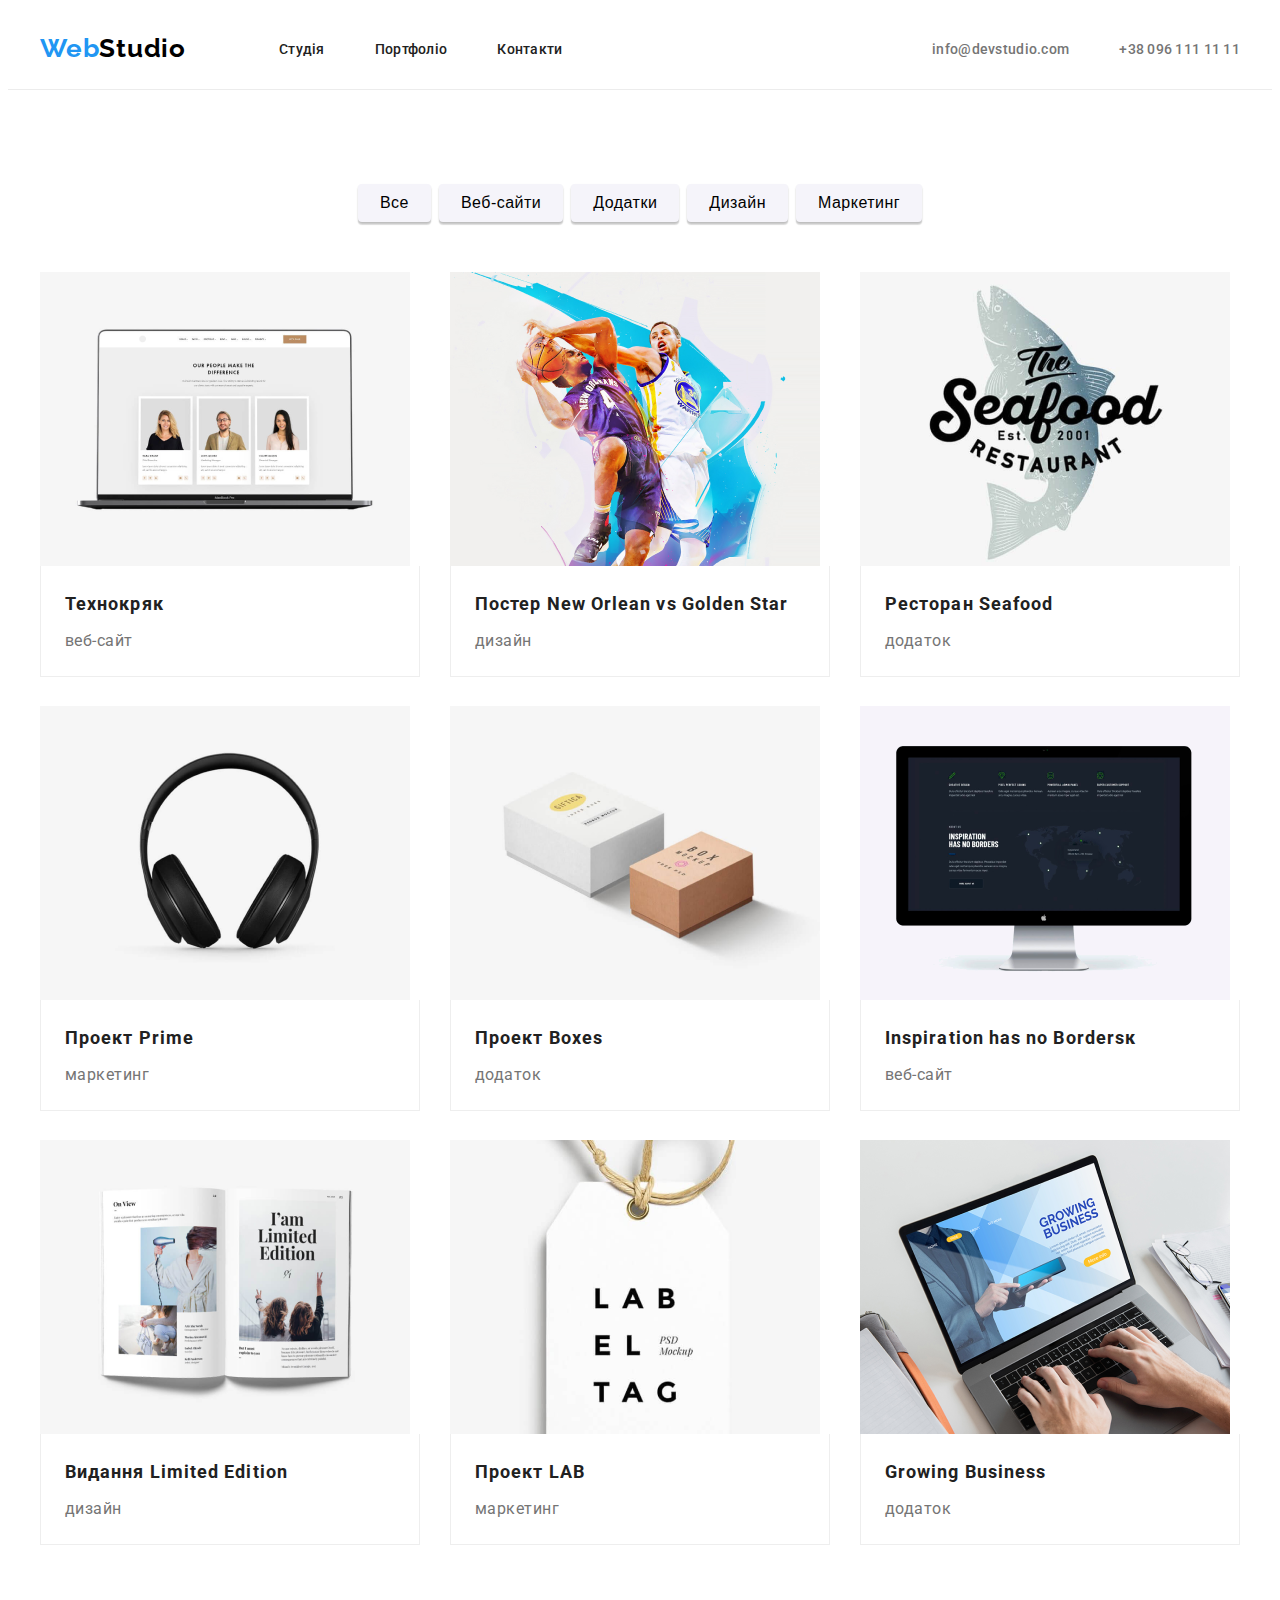
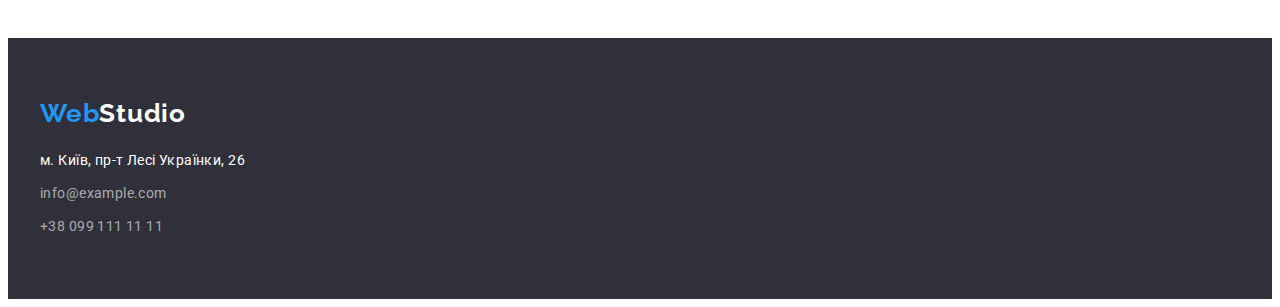
==== portfolio.html @ b87f39be "Скопировали репозиторий" ====
<!DOCTYPE html>
<html lang="ru">
  <head>
    <meta charset="UTF-8" />
    <meta http-equiv="X-UA-Compatible" content="IE=edge" />
    <meta name="viewport" content="width=device-width, initial-scale=1.0" />
    <link rel="preconnect" href="https://fonts.googleapis.com" />
    <link rel="preconnect" href="https://fonts.gstatic.com" crossorigin />
    <link
      href="https://fonts.googleapis.com/css2?family=Raleway:wght@700&family=Roboto:wght@400;500;700;900&display=swap"
      rel="stylesheet"
    />
    <title>Portfolio</title>
    <link
      rel="stylesheet"
      href="https://cdnjs.cloudflare.com/ajax/libs/modern-normalize/1.1.0/modern-normalize.min.css"
      integrity="sha512-wpPYUAdjBVSE4KJnH1VR1HeZfpl1ub8YT/NKx4PuQ5NmX2tKuGu6U/JRp5y+Y8XG2tV+wKQpNHVUX03MfMFn9Q=="
      crossorigin="anonymous"
      referrerpolicy="no-referrer"
    />
    <link rel="stylesheet" href="css/style.css" />
  </head>

  <body>
    <header class="header">
      <div class="container">
        <nav class="header-nav">
          <a class="header-logo link" href="">Web<span>Studio</span> </a>
          <ul class="header-list list">
            <li class="header-item"><a class="header-link link" href="./index.html">Студія</a></li>
            <li class="header-item">
              <a class="header-link link" href="portfolio.html">Портфоліо</a>
            </li>
            <li class="header-item"><a class="header-link link" href="">Контакти</a></li>
          </ul>
        </nav>

        <ul class="contacts list">
          <li class="mail">
            <a class="contacts-link link" href="mailto:info@devstudio.com">info@devstudio.com </a>
          </li>
          <li class="tel">
            <a class="contacts-link link" href="tel:+380961111111"> +38 096 111 11 11 </a>
          </li>
        </ul>
      </div>
    </header>
    <main>
      <section class="menu section">
        <div class="container">
          <h2 class="visually-hidden">Навігація</h2>
          <ul class="menu-list list">
            <li><button type="button" class="menu-btn">Все</button></li>
            <li><button type="button" class="menu-btn">Веб-сайти</button></li>
            <li><button type="button" class="menu-btn">Додатки</button></li>
            <li><button type="button" class="menu-btn">Дизайн</button></li>
            <li><button type="button" class="menu-btn">Маркетинг</button></li>
          </ul>

          <h1 class="visually-hidden">Портфолио</h1>
          <ul class="portfolio-list list">
            <li class="portfolio-items portfolio-box">
              <img class="portfolio-img" src="images/port1.png" alt="" width="370" height="294" />
              <div class="portfolio-wrap">
                <h2 class="portfolio-title">Технокряк</h2>
                <p class="portfolio-text">веб-сайт</p>
              </div>
            </li>

            <li class="portfolio-items portfolio-box">
              <img class="portfolio-img" src="images/port2.png" alt="" width="370" height="294" />
              <div class="portfolio-wrap">
                <h2 class="portfolio-title">Постер New Orlean vs Golden Star</h2>
                <p class="portfolio-text">дизайн</p>
              </div>
            </li>

            <li class="portfolio-items portfolio-box">
              <img class="portfolio-img" src="images/port3.png" alt="" width="370" height="294" />
              <div class="portfolio-wrap">
                <h2 class="portfolio-title">Ресторан Seafood</h2>
                <p class="portfolio-text">додаток</p>
              </div>
            </li>

            <li class="portfolio-items portfolio-box">
              <img class="portfolio-img" src="images/port4.png" alt="" width="370" height="294" />
              <div class="portfolio-wrap">
                <h2 class="portfolio-title">Проект Prime</h2>
                <p class="portfolio-text">маркетинг</p>
              </div>
            </li>

            <li class="portfolio-items portfolio-box">
              <img class="portfolio-img" src="images/port5.png" alt="" width="370" height="294" />
              <div class="portfolio-wrap">
                <h2 class="portfolio-title">Проект Boxes</h2>
                <p class="portfolio-text">додаток</p>
              </div>
            </li>

            <li class="portfolio-items portfolio-box">
              <img class="portfolio-img" src="images/port6.png" alt="" width="370" height="294" />
              <div class="portfolio-wrap">
                <h2 class="portfolio-title">Inspiration has no Bordersк</h2>
                <p class="portfolio-text">веб-сайт</p>
              </div>
            </li>

            <li class="portfolio-items portfolio-box">
              <img class="portfolio-img" src="images/port7.png" alt="" width="370" height="294" />
              <div class="portfolio-wrap">
                <h2 class="portfolio-title">Видання Limited Edition</h2>
                <p class="portfolio-text">дизайн</p>
              </div>
            </li>

            <li class="portfolio-items portfolio-box">
              <img class="portfolio-img" src="images/port8.png" alt="" width="370" height="294" />
              <div class="portfolio-wrap">
                <h2 class="portfolio-title">Проект LAB</h2>
                <p class="portfolio-text">маркетинг</p>
              </div>
            </li>

            <li class="portfolio-items portfolio-box">
              <img class="portfolio-img" src="images/port9.png" alt="" width="370" height="294" />
              <div class="portfolio-wrap">
                <h2 class="portfolio-title">Growing Business</h2>
                <p class="portfolio-text">додаток</p>
              </div>
            </li>
          </ul>
        </div>
      </section>
    </main>
    <footer class="footer">
      <div class="container">
        <a class="footer-logo link" href="">Web<span>Studio</span> </a>

        <address class="address">
          <ul class="adress-list list">
            <li class="address-item">
              <a
                class="address-link link"
                href="https://goo.gl/maps/mcbDyAHMGKXvk1hA8"
                target="_blank"
                rel="noopener noreferrer"
                >м. Київ, пр-т Лесі Українки, 26</a
              >
            </li>
            <li class="address-item">
              <a class="mail-link link" href="mailto:info@example.com">info@example.com</a>
            </li>
            <li class="address-item">
              <a class="tel-link link" href="tel:+380991111111"> +38 099 111 11 11</a>
            </li>
          </ul>
        </address>
      </div>
    </footer>
  </body>
</html>
---- css/style.css ----
:root {
  --main-page-color: #212121;
  --secondary-page-color: #757575;
  --accent-color: #2196f3;
}

p,
h1,
h2,
h3,
h4,
h5,
h6 {
  margin: 0;
}

ul,
ol {
  margin: 0;
  padding-left: 0;
}

img {
  display: block;
  max-width: 100%;
  height: auto;
}
body {
  font-family: 'Roboto', sans-serif;
  color: #212121;
}

.list {
  list-style: none;
}

.link {
  text-decoration: none;
}

.container {
  width: 1200px;
  margin-left: auto;
  margin-right: auto;
  padding-left: 15px;
  padding-right: 15px;
}

.section {
  padding-top: 94px;
  padding-bottom: 94px;
}

/*--------шапка---------*/
.header > .container {
  display: flex;
  align-items: center;
}

.header-nav {
  display: flex;
  align-items: center;
}

.header-list {
  display: flex;
}

.header-item:not(:last-child) {
  margin-right: 50px;
}

.contacts {
  display: flex;
  gap: 50px;
  margin-left: auto;
}

.header-logo {
  font-family: 'Raleway', sans-serif;
  font-weight: 700;
  font-size: 26px;
  line-height: 1.2;
  letter-spacing: 0.03em;
  color: #2196f3;
  margin-right: 93px;
  padding-top: 25px;
  padding-bottom: 25px;
}

.header-nav span {
  color: #000000;
}

.header-link {
  font-weight: 500;
  font-size: 14px;
  line-height: 1.14;
  letter-spacing: 0.02em;
  color: var(--main-page-color);
}

.header-link:hover,
.header-link:focus {
  color: var(--accent-color);
}

.contacts-link {
  font-weight: 500;
  font-size: 14px;
  line-height: 1.14;
  letter-spacing: 0.02em;
  color: var(--secondary-page-color);
}

.contacts-link:hover,
.contacts-link:focus {
  color: var(--accent-color);
}

.header {
  border-bottom: 1px solid #ececec;
}

/* ------------Герой------------*/

.hero {
  background-color: #2f303a;
  text-align: center;
  padding-top: 200px;
  padding-bottom: 200px;
}

.hero-title {
  font-weight: 900;
  font-size: 44px;
  line-height: 1.36;
  text-align: center;
  letter-spacing: 0.06em;
  text-transform: uppercase;
  color: #ffffff;
  margin-left: auto;
  margin-right: auto;
  margin-bottom: 30px;
  width: 696px;
}

.hero-btn {
  font-weight: 700;
  font-size: 16px;
  line-height: 1.88;
  text-align: center;
  letter-spacing: 0.06em;
  cursor: pointer;
  color: #ffffff;
  background-color: #2196f3;
  min-width: 216px;
  padding: 10px 32px;
  border-radius: 4px;
}

/*------------------- Features---------------*/

.visually-hidden {
  position: absolute;
  width: 1px;
  height: 1px;
  margin: -1px;
  border: 0;
  padding: 0;
  white-space: nowrap;
  clip-path: inset(100%);
  clip: rect(0 0 0 0);
  overflow: hidden;
}

.feature > .container {
  display: flex;
  align-items: center;
}

.feature-list {
  display: flex;
  gap: 30px;
}

.feature-title {
  font-weight: 700;
  font-size: 14px;
  line-height: 1.14;
  letter-spacing: 0.03em;
  text-transform: uppercase;
  margin-bottom: 10px;
}

.feature-text {
  font-size: 14px;
  line-height: 1.71;
  letter-spacing: 0.03em;
  color: var(--secondary-page-color);
  width: 270px;
}

/*----------------- work-------------------- */

.work {
  padding-bottom: 94px;
}

.work-list {
  display: flex;
  gap: 30px;
}

.work-title {
  font-weight: 700;
  font-size: 36px;
  line-height: 1.16;
  letter-spacing: 0.03em;
  text-align: center;
  margin-bottom: 50px;
}

/* -------------------our team-----------------*/
.team {
  background-color: #f5f4fa;
}
.team-cards {
  display: flex;
  gap: 30px;
  text-align: center;
}

.team-title {
  font-weight: 700;
  font-size: 36px;
  line-height: 1.17;
  text-align: center;
  letter-spacing: 0.03em;
  color: var(--main-page-color);
  margin-bottom: 50px;
}
.card-title {
  font-weight: 500;
  font-size: 16px;
  line-height: 1.19;
  letter-spacing: 0.03em;
  margin-bottom: 10px;
}

.card-text {
  font-size: 16px;
  line-height: 1.19;
  letter-spacing: 0.03em;
  color: var(--secondary-page-color);
}

.card-box {
  box-sizing: border-box;
  background-color: #ffffff;
  box-shadow: 0px 1px 3px rgba(0, 0, 0, 0.12), 0px 1px 1px rgba(0, 0, 0, 0.14),
    0px 2px 1px rgba(0, 0, 0, 0.2);
  border-radius: 0px 0px 4px 4px;
}

.card-wrap {
  padding-top: 30px;
  padding-bottom: 30px;
}

/*-----------------footer--------------------*/

.footer {
  background-color: #2f303a;
  padding-top: 60px;
  padding-bottom: 60px;
}

.footer-logo {
  font-family: 'Raleway', sans-serif;
  font-weight: 700;
  font-size: 26px;
  line-height: 1.19;
  letter-spacing: 0.03em;
  color: #2196f3;
  display: inline-block;
  margin-bottom: 20px;
}

.footer span {
  color: #ffffff;
}

.address-link {
  font-size: 14px;
  font-style: normal;
  line-height: 1.71;
  letter-spacing: 0.03em;
  color: #ffffff;
  display: inline-block;
}

.mail-link,
.tel-link {
  font-size: 14px;
  font-style: normal;
  line-height: 1.71;
  letter-spacing: 0.03em;
  color: rgba(255, 255, 255, 0.6);
  display: inline-block;
}

.address-item:not(:last-child) {
  margin-bottom: 9px;
}

.address-link:hover,
.address-link:focus,
.mail-link:hover,
.mail-link:focus,
.tel-link:hover,
.tel-link:focus {
  color: var(--accent-color);
}

/*----PORTFOLIO----*/
/*----menu----*/

.menu-list {
  display: flex;
  gap: 8px;
  justify-content: center;
  margin-bottom: 50px;
}

.menu-btn {
  font-weight: 500;
  font-size: 16px;
  line-height: 1.6;
  text-align: center;
  letter-spacing: 0.03em;
  cursor: pointer;
  padding: 6px 22px;
  box-shadow: 0px 3px 1px rgba(0, 0, 0, 0.1), 0px 1px 2px rgba(0, 0, 0, 0.08),
    0px 2px 2px rgba(0, 0, 0, 0.12);
  background-color: #f5f4fa;
  border-radius: 4px;
  border: transparent;
}

.menu-btn:hover,
.menu-btn:focus {
  background-color: var(--accent-color);
  color: #ffffff;
}

.portfolio-list {
  display: flex;
  gap: 30px;
  flex-wrap: wrap;
}

.portfolio-items {
  width: calc((100% - 60px) / 3);
}

.portfolio-title {
  font-weight: 700;
  font-size: 18px;
  line-height: 2;
  letter-spacing: 0.06em;
  margin-bottom: 4px;
}

.portfolio-text {
  font-size: 16px;
  line-height: 1.9;
  letter-spacing: 0.03em;
  color: var(--secondary-page-color);
}

.portfolio-box {
  height: 404px;
  background: #ffffff;
}

.portfolio-wrap {
  padding: 20px 24px;
  border-left: 1px solid #eeeeee;
  border-bottom: 1px solid #eeeeee;
  border-right: 1px solid #eeeeee;
}
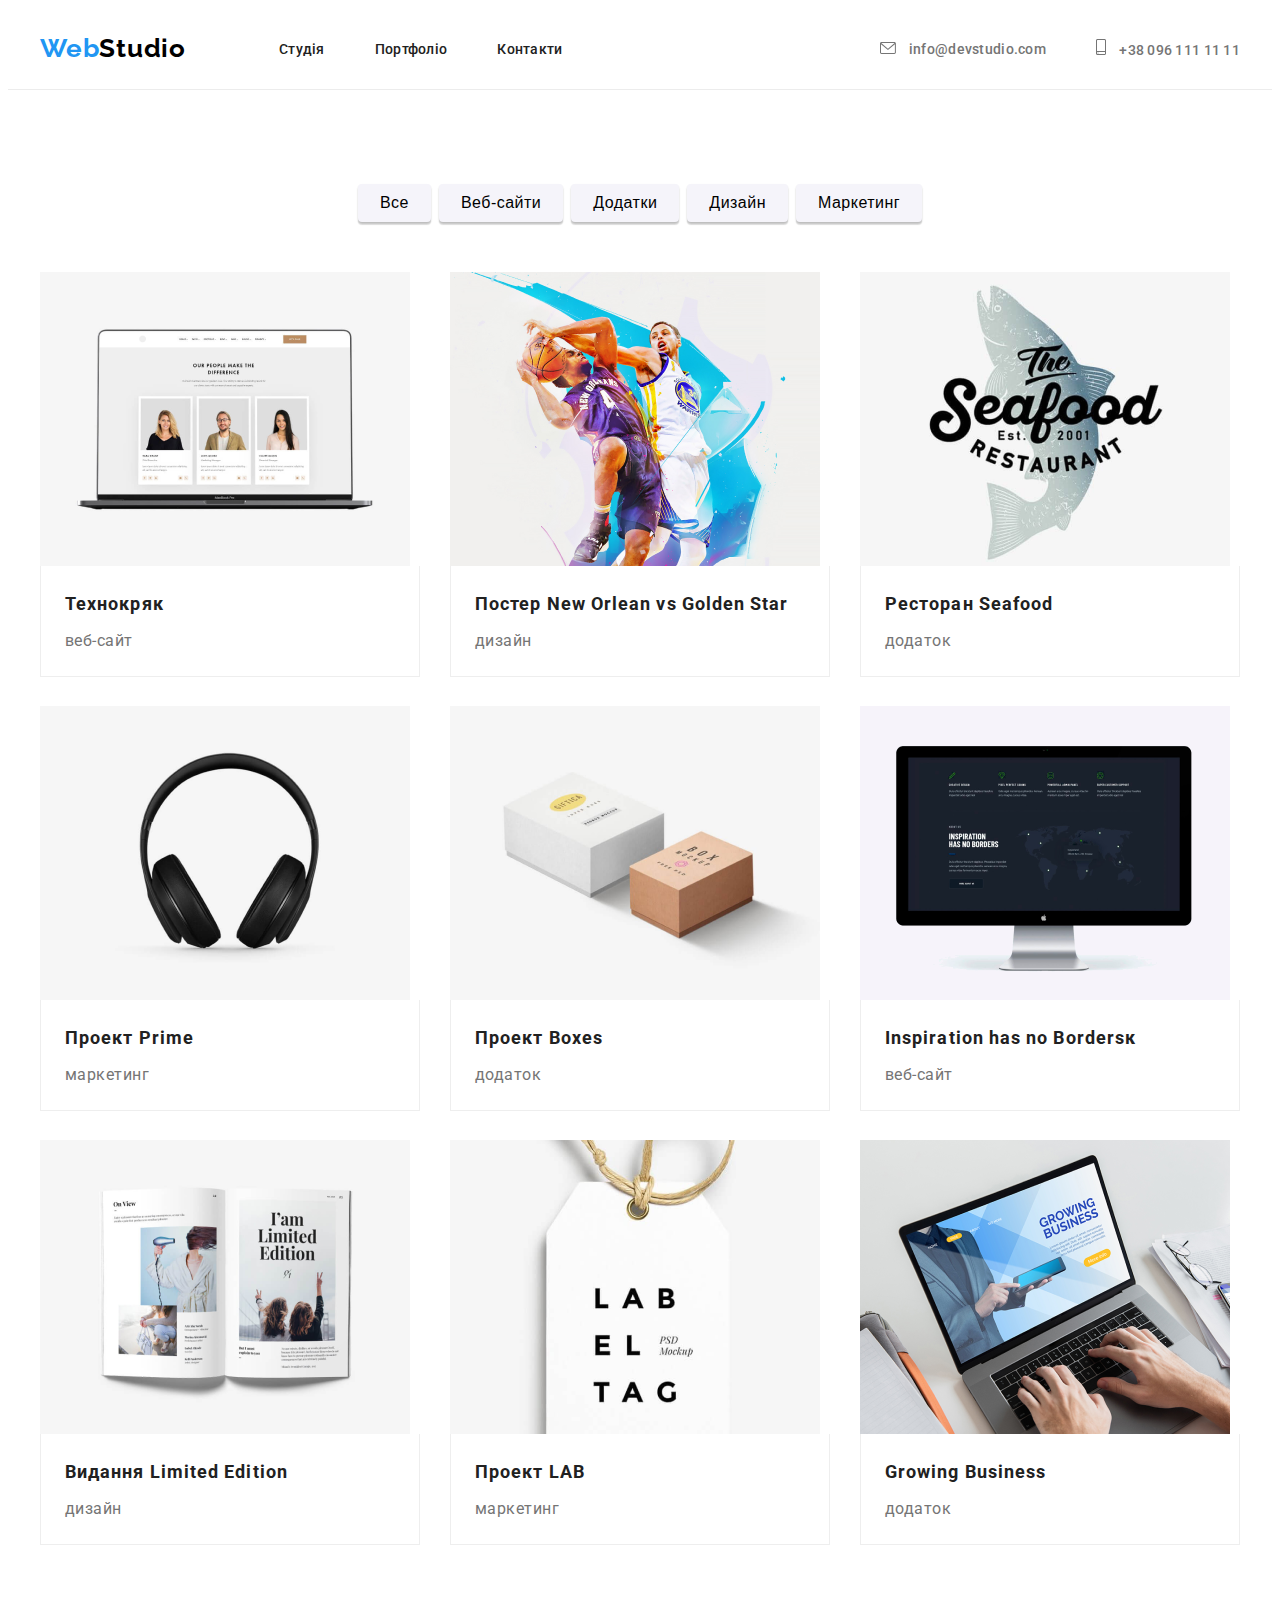
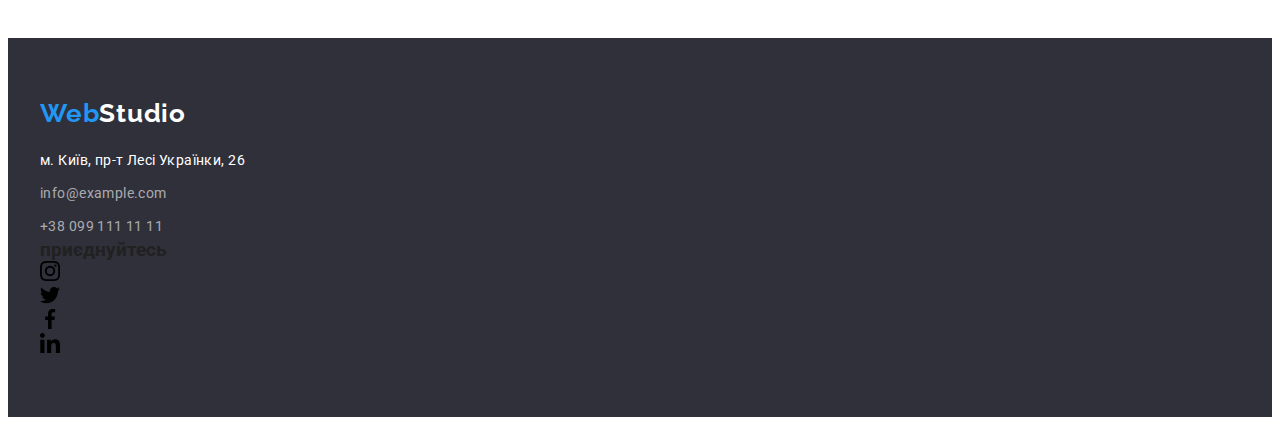
==== commit 3f832780: "Update portfolio.html" ====
--- a/portfolio.html
+++ b/portfolio.html
@@ -37,10 +37,20 @@
 
         <ul class="contacts list">
           <li class="mail">
-            <a class="contacts-link link" href="mailto:info@devstudio.com">info@devstudio.com </a>
+            <a class="contacts-link link" href="mailto:info@devstudio.com">
+              <svg class="header-icon" width="16" height="12">
+                <use href="./images/sprite-svg.svg#icon-mail-icon"></use>
+              </svg>
+              info@devstudio.com
+            </a>
           </li>
           <li class="tel">
-            <a class="contacts-link link" href="tel:+380961111111"> +38 096 111 11 11 </a>
+            <a class="contacts-link link" href="tel:+380961111111">
+              <svg class="header-icon" width="10" height="16">
+                <use href="./images/sprite-svg.svg#icon-smartphone"></use>
+              </svg>
+              +38 096 111 11 11
+            </a>
           </li>
         </ul>
       </div>
@@ -136,27 +146,59 @@
     </main>
     <footer class="footer">
       <div class="container">
-        <a class="footer-logo link" href="">Web<span>Studio</span> </a>
-
-        <address class="address">
-          <ul class="adress-list list">
-            <li class="address-item">
-              <a
-                class="address-link link"
-                href="https://goo.gl/maps/mcbDyAHMGKXvk1hA8"
-                target="_blank"
-                rel="noopener noreferrer"
-                >м. Київ, пр-т Лесі Українки, 26</a
-              >
-            </li>
-            <li class="address-item">
-              <a class="mail-link link" href="mailto:info@example.com">info@example.com</a>
-            </li>
-            <li class="address-item">
-              <a class="tel-link link" href="tel:+380991111111"> +38 099 111 11 11</a>
-            </li>
-          </ul>
-        </address>
+        <div class="footer-adress-wrap">
+          <a class="footer-logo link" href="">Web<span>Studio</span> </a>
+
+          <address class="address">
+            <ul class="adress-list list">
+              <li class="address-item">
+                <a
+                  class="address-link link"
+                  href="https://goo.gl/maps/mcbDyAHMGKXvk1hA8"
+                  target="_blank"
+                  rel="noopener noreferrer"
+                  >м. Київ, пр-т Лесі Українки, 26</a
+                >
+              </li>
+              <li class="address-item">
+                <a class="mail-link link" href="mailto:info@example.com">info@example.com</a>
+              </li>
+              <li class="address-item">
+                <a class="tel-link link" href="tel:+380991111111"> +38 099 111 11 11</a>
+              </li>
+            </ul>
+          </address>
+        </div>
+
+        <div class="footer-soc-wrap">
+          <h3 class="footer-soc-title">приєднуйтесь</h3>
+          <ul class="footer-soc-item">
+            <li class="footer-soc-list list">
+              <a class="footer-soc-link link" href="">
+                <svg class="footer-soc-icon" width="20" height="20">
+                  <use href="./images/sprite-svg.svg#icon-instagram"></use></svg
+              ></a>
+            </li>
+            <li class="footer-soc-list list">
+              <a class="footer-soc-link link" href="">
+                <svg class="footer-soc-icon" width="20" height="20">
+                  <use href="./images/sprite-svg.svg#icon-twitter"></use></svg
+              ></a>
+            </li>
+            <li class="footer-soc-list list">
+              <a class="footer-soc-link link" href="">
+                <svg class="footer-soc-icon" width="20" height="20">
+                  <use href="./images/sprite-svg.svg#icon-facebook"></use></svg
+              ></a>
+            </li>
+            <li class="footer-soc-list list">
+              <a class="footer-soc-link link" href="">
+                <svg class="footer-soc-icon" width="20" height="20">
+                  <use href="./images/sprite-svg.svg#icon-linkedin"></use></svg
+              ></a>
+            </li>
+          </ul>
+        </div>
       </div>
     </footer>
   </body>
--- a/css/style.css
+++ b/css/style.css
@@ -122,13 +122,28 @@
   border-bottom: 1px solid #ececec;
 }
 
+.header-icon {
+  margin-right: 10px;
+  fill: var(--secondary-page-color);
+}
+.contacts-link:hover .header-icon {
+  fill: var(--accent-color);
+}
+
+.contacts-link:focus .header-icon {
+  fill: var(--accent-color);
+}
 /* ------------Герой------------*/
 
 .hero {
-  background-color: #2f303a;
   text-align: center;
   padding-top: 200px;
   padding-bottom: 200px;
+  background-image: linear-gradient(rgba(47, 48, 58, 0.4), rgba(47, 48, 58, 0.4)),
+    url(../images/hero-bcg-img.jpg);
+  background-repeat: no-repeat;
+  background-position: center;
+  background-size: cover;
 }
 
 .hero-title {
@@ -201,6 +216,17 @@
   width: 270px;
 }
 
+.feature-box {
+  width: 270;
+  height: 120;
+  background: #f5f4fa;
+  border-radius: 4px;
+  text-align: center;
+  margin-bottom: 30px;
+  padding-top: 25px;
+  padding-bottom: 25px;
+}
+
 /*----------------- work-------------------- */
 
 .work {
@@ -253,6 +279,7 @@
   line-height: 1.19;
   letter-spacing: 0.03em;
   color: var(--secondary-page-color);
+  margin-bottom: 16px;
 }
 
 .card-box {
@@ -266,6 +293,37 @@
 .card-wrap {
   padding-top: 30px;
   padding-bottom: 30px;
+}
+
+.team-social {
+  display: flex;
+  justify-content: center;
+  gap: 10px;
+}
+.team-social-link {
+  width: 44px;
+  height: 44px;
+  border-radius: 50%;
+  background-color: transparent;
+  display: flex;
+  align-items: center;
+  justify-content: center;
+}
+
+.team-social-icon {
+  fill: #afb1b8;
+}
+
+.team-social-link:hover,
+.team-social-link:focus {
+  background-color: var(--accent-color);
+}
+
+.team-social-link:hover .team-social-icon {
+  fill: #ffffff;
+}
+.team-social-link:focus .team-social-icon {
+  fill: #ffffff;
 }
 
 /*-----------------footer--------------------*/
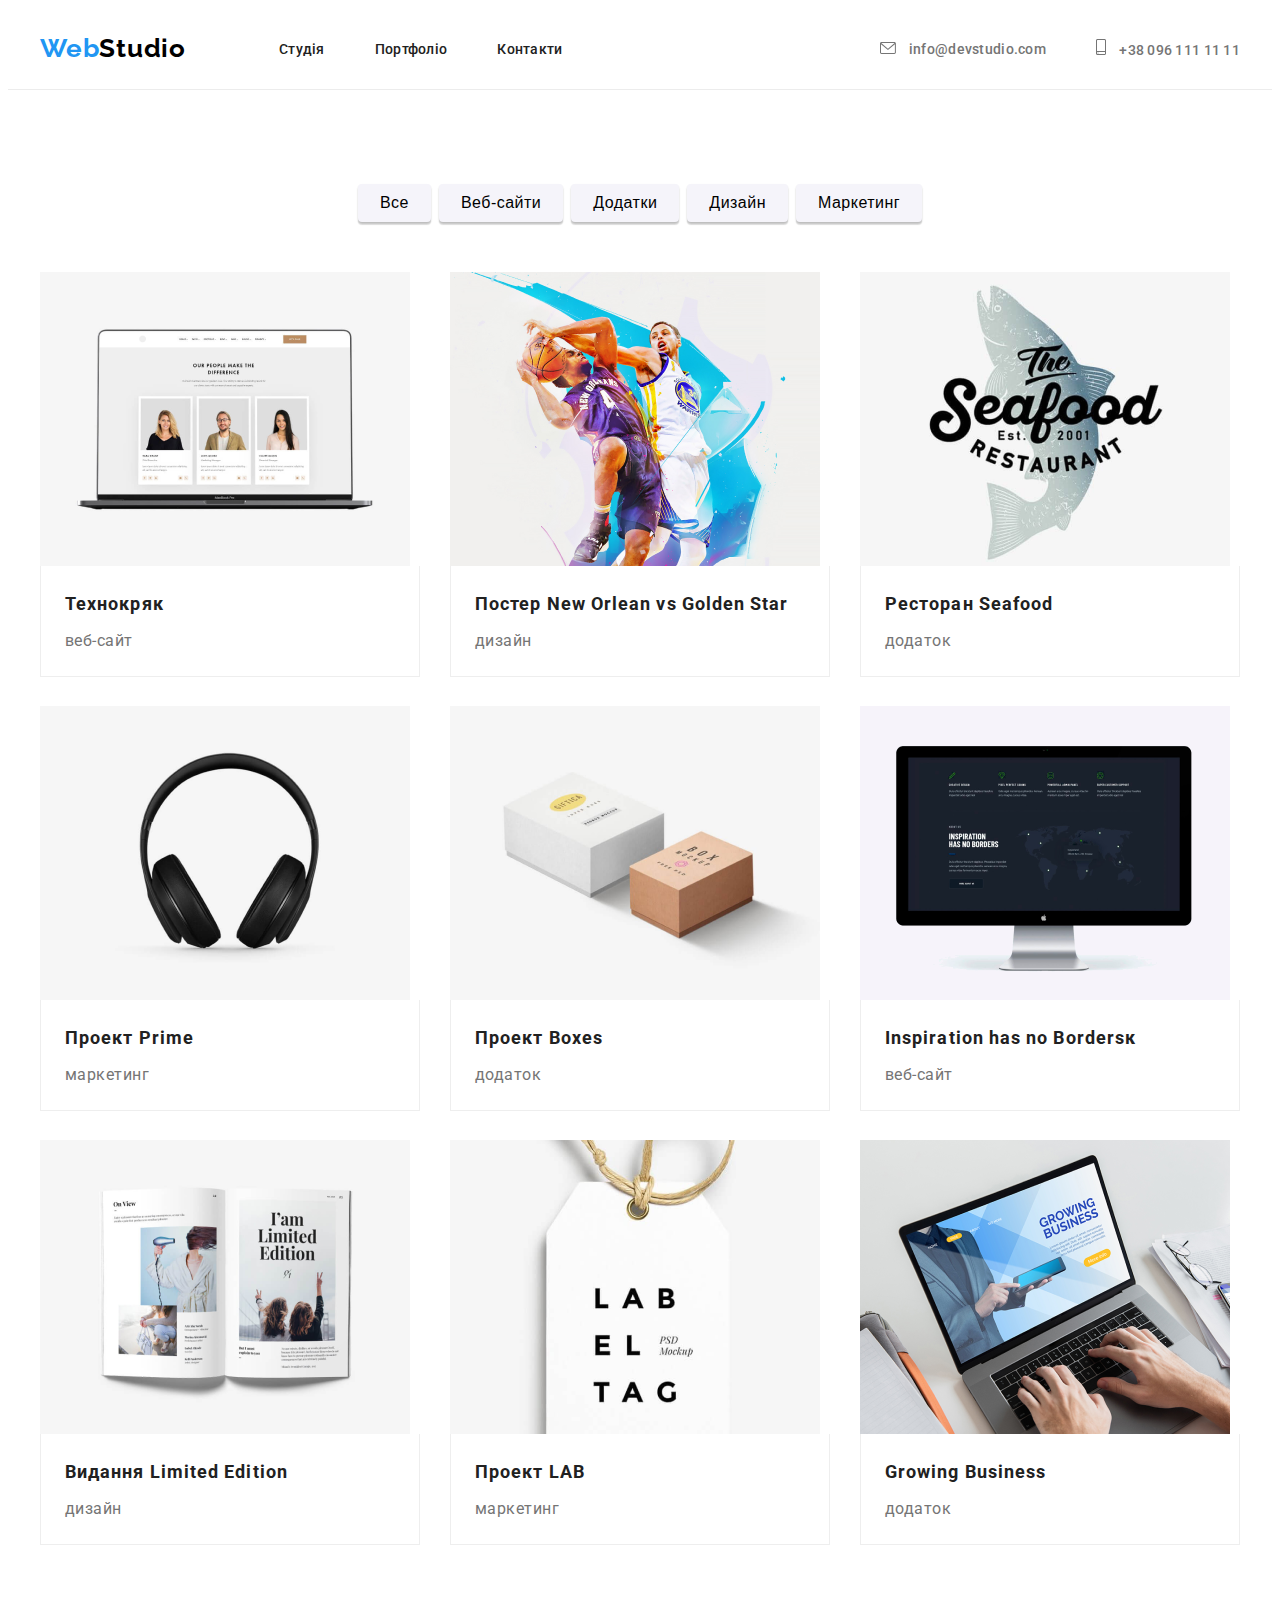
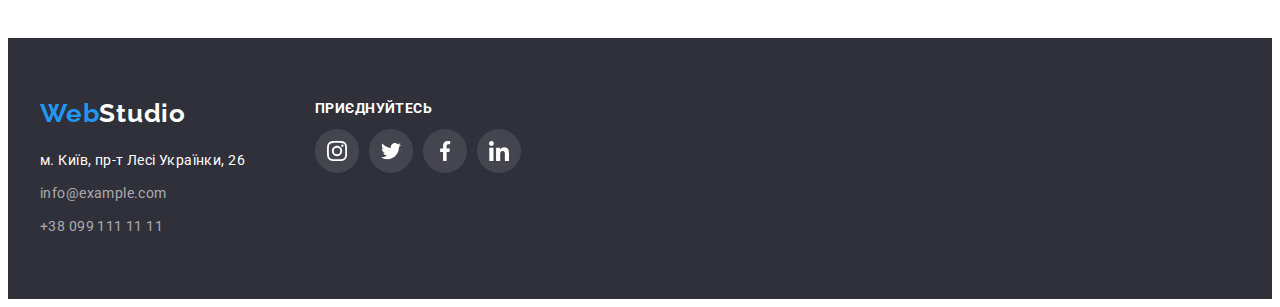
==== commit 5fbf10a9: "Update portfolio.html" ====
--- a/portfolio.html
+++ b/portfolio.html
@@ -1,5 +1,5 @@
 <!DOCTYPE html>
-<html lang="ru">
+<html lang="uk">
   <head>
     <meta charset="UTF-8" />
     <meta http-equiv="X-UA-Compatible" content="IE=edge" />
--- a/css/style.css
+++ b/css/style.css
@@ -124,15 +124,13 @@
 
 .header-icon {
   margin-right: 10px;
-  fill: var(--secondary-page-color);
-}
-.contacts-link:hover .header-icon {
-  fill: var(--accent-color);
-}
-
+  fill: currentColor;
+}
+.contacts-link:hover .header-icon,
 .contacts-link:focus .header-icon {
   fill: var(--accent-color);
 }
+
 /* ------------Герой------------*/
 
 .hero {
@@ -141,6 +139,7 @@
   padding-bottom: 200px;
   background-image: linear-gradient(rgba(47, 48, 58, 0.4), rgba(47, 48, 58, 0.4)),
     url(../images/hero-bcg-img.jpg);
+  max-width: 1600px;
   background-repeat: no-repeat;
   background-position: center;
   background-size: cover;
@@ -319,11 +318,40 @@
   background-color: var(--accent-color);
 }
 
-.team-social-link:hover .team-social-icon {
-  fill: #ffffff;
-}
+.team-social-link:hover .team-social-icon,
 .team-social-link:focus .team-social-icon {
   fill: #ffffff;
+}
+
+/*-------------CLIENTS-------------*/
+.clients-list {
+  display: flex;
+  gap: 30px;
+}
+
+.clients-box {
+  width: 170px;
+  height: 92px;
+  border: 1px solid #afb1b8;
+  border-radius: 4px;
+  align-items: center;
+  padding: 16px 32px;
+}
+.clients-title {
+  font-weight: 700;
+  font-size: 36px;
+  line-height: 1.17;
+  text-align: center;
+  letter-spacing: 0.03em;
+  margin-bottom: 50px;
+}
+.clients-icon {
+  fill: #afb1b8;
+}
+
+.clients-list-link:hover .clients-icon,
+.clients-list-link:focus .clients-icon {
+  fill: var(--accent-color);
 }
 
 /*-----------------footer--------------------*/
@@ -381,6 +409,49 @@
   color: var(--accent-color);
 }
 
+.footer-soc-title {
+  font-weight: 700;
+  font-size: 14px;
+  line-height: 1.14px;
+  letter-spacing: 0.03em;
+  text-transform: uppercase;
+  color: #ffffff;
+  display: inline-block;
+  margin-bottom: 20px;
+}
+
+.footer .container {
+  display: flex;
+}
+
+.footer-soc-item {
+  display: flex;
+  gap: 10px;
+}
+.footer-soc-wrap {
+  margin-left: 70px;
+  margin-right: auto;
+}
+
+.footer-soc-icon {
+  fill: #ffffff;
+}
+
+.footer-soc-link {
+  width: 44px;
+  height: 44px;
+  border-radius: 50%;
+  background-color: rgba(255, 255, 255, 0.1);
+  display: flex;
+  align-items: center;
+  justify-content: center;
+}
+
+.footer-soc-link:hover,
+.footer-soc-link:focus {
+  background-color: var(--accent-color);
+}
+
 /*----PORTFOLIO----*/
 /*----menu----*/
 
